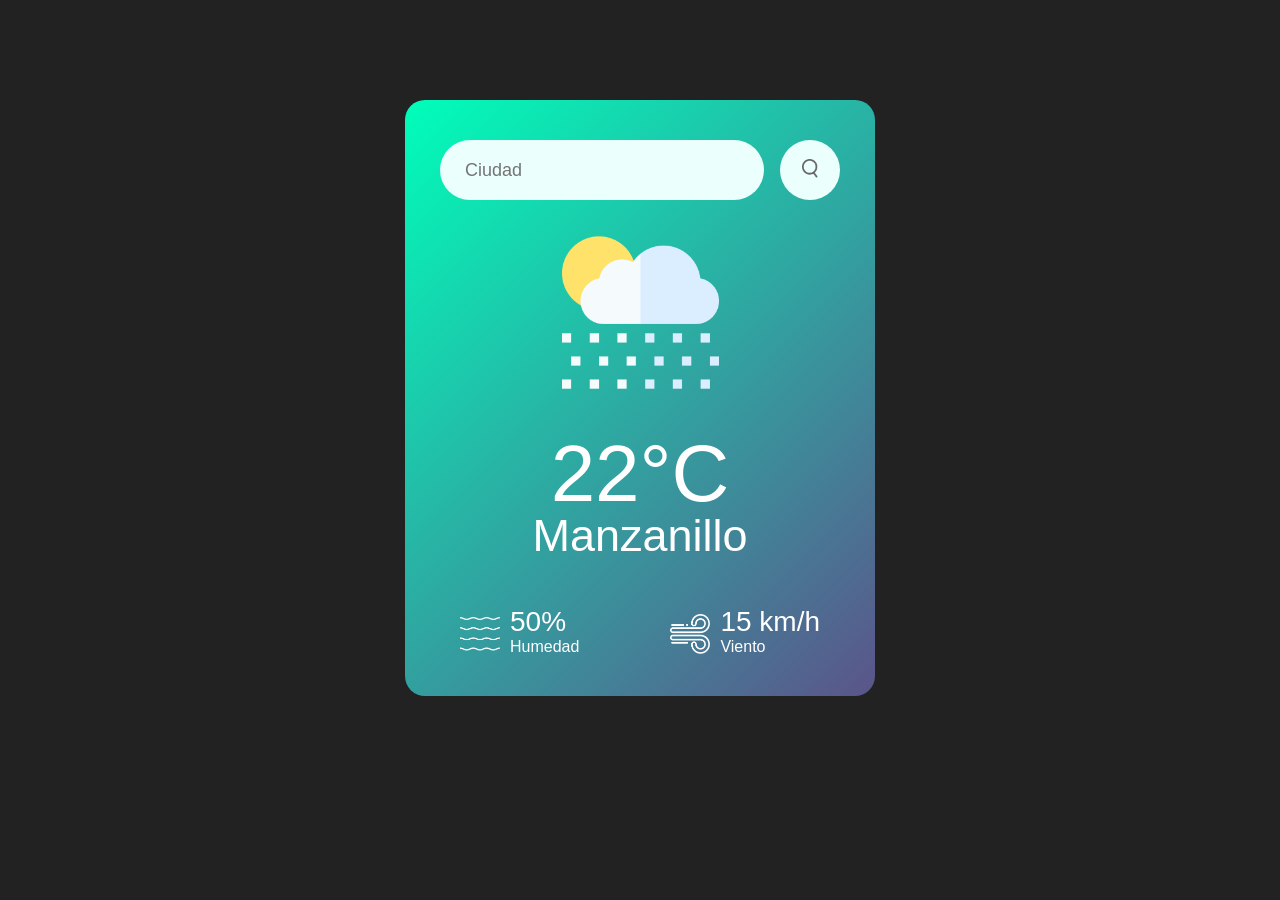
==== index.html @ f45d9ba9 "base diseño y elementos base" ====
<!DOCTYPE html> 
<html>
    <head>
        <meta name="viewport" content="width=device-width, initial-scale=1.0">
        <title>Weather App</title>
        <link rel="stylesheet" href="style.css">
    </head>
    <body>
        <div class="card">
            <div class="search">
                <input type="text" placeholder="Ciudad" spellcheck="false">
                <button> <img src="img/search.png" alt="search"> </button>
            </div>
            <div class="weather">
                <img src="img/rain.png" alt="" class="weater-icon">
                <h1 class="temp">22°C</h1>
                <h2 class="city">Manzanillo</h2> 
                <div class="details">
                    <div class="col">
                        <img src="img/humidity.png" alt="">
                        <div>
                            <p class="humidity">50%</p>
                            <p>Humedad</p>
                        </div>
                    </div>
                    <div class="col">
                        <img src="img/wind.png" alt="">
                        <div>
                            <p class="humidity">15 km/h</p>
                            <p>Viento</p>
                        </div>
                    </div>
                </div>
            </div>
        </div>
    </body>
</html>
---- style.css ----
*{
    margin: 0;
    padding: 0;
    font-family: 'Poppins', sans-serif;
    box-sizing: border-box;
}
body{
    background-color: #222;
}
.card{
    width: 90%;
    max-width: 470px;
    background: linear-gradient(135deg, #00feba, #5b548a);
    color: #fff;
    margin: 100px auto 0;
    border-radius: 20px;
    padding: 40px 35px;
    text-align: center;
}
.search{
    width: 100%;
    display: flex;
    align-items: center;
    justify-content: space-between;
}
.search input{
    border: 0;
    outline: 0;
    background: #ebfffc;
    color: #555;
    padding: 10px 25px;
    height: 60px;
    border-radius: 30px;
    flex: 1;
    margin-right: 16px;
    font-size: 18px;
}
.search button{
    border: 0;
    outline: 0;
    background: #ebfffc;
    border-radius: 50%;
    width: 60px;
    height: 60px;
    cursor: pointer;
}
.search button img{
    width: 16px;
}
.weather-icon{
    width: 170px;
    margin-top: 30px;
}
.weather h1{
    font-size: 80px;
    font-weight: 500;
}
.weather h2{
    font-size: 45px;
    font-weight: 400;
    margin-top:-10px;
}
.details{
    display: flex;
    align-items: center;
    justify-content: space-between;
    padding: 0 20px;
    margin-top: 50px;
}
.col{
    display: flex;
    align-items: center;
    text-align: left;
}
.col img{
    width: 40px;
    margin-right: 10px;
}
.humidity, .wind{
    font-size: 28px;
    margin-top: -6px;
}
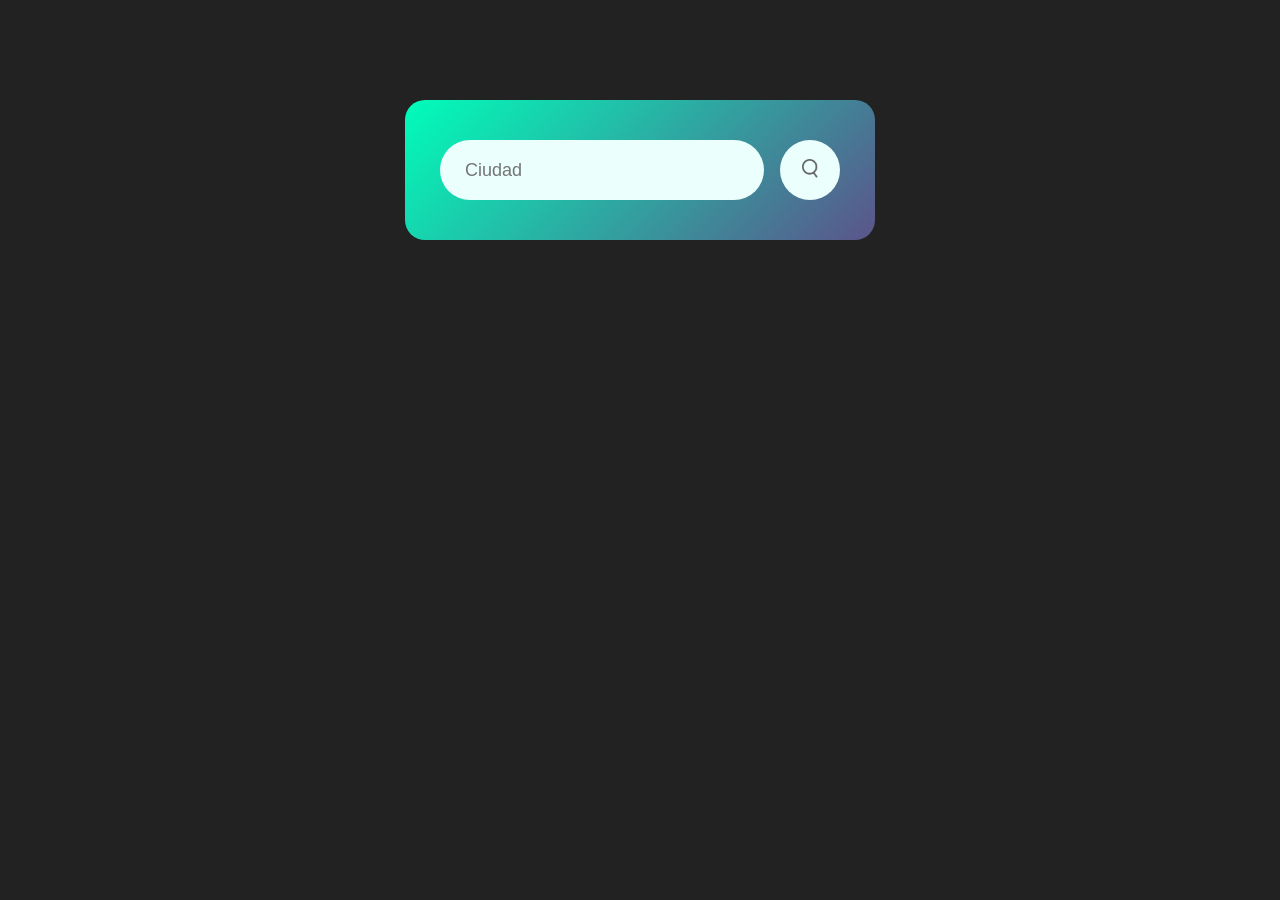
==== commit add8eecd: "app terminada" ====
--- a/index.html
+++ b/index.html
@@ -1,6 +1,7 @@
 <!DOCTYPE html> 
-<html>
+<html lang="es">
     <head>
+        <meta charset="UTF-8">
         <meta name="viewport" content="width=device-width, initial-scale=1.0">
         <title>Weather App</title>
         <link rel="stylesheet" href="style.css">
@@ -11,8 +12,11 @@
                 <input type="text" placeholder="Ciudad" spellcheck="false">
                 <button> <img src="img/search.png" alt="search"> </button>
             </div>
+            <div class="error">
+                <p>Ciudad no encontrada</p>
+            </div>
             <div class="weather">
-                <img src="img/rain.png" alt="" class="weater-icon">
+                <img src="img/rain.png" alt="" class="weather-icon">
                 <h1 class="temp">22°C</h1>
                 <h2 class="city">Manzanillo</h2> 
                 <div class="details">
@@ -26,12 +30,15 @@
                     <div class="col">
                         <img src="img/wind.png" alt="">
                         <div>
-                            <p class="humidity">15 km/h</p>
+                            <p class="wind">15 km/h</p>
                             <p>Viento</p>
                         </div>
                     </div>
                 </div>
             </div>
         </div>
+
+        <script src="script.js"></script>
+
     </body>
 </html>
--- a/style.css
+++ b/style.css
@@ -79,4 +79,14 @@
 .humidity, .wind{
     font-size: 28px;
     margin-top: -6px;
+}
+.weather{
+    display: none;
+}
+.error{
+    text-align: left;
+    margin-left: 10px;
+    font-size: 14px;
+    margin-top: 10px;
+    display: none;
 }
